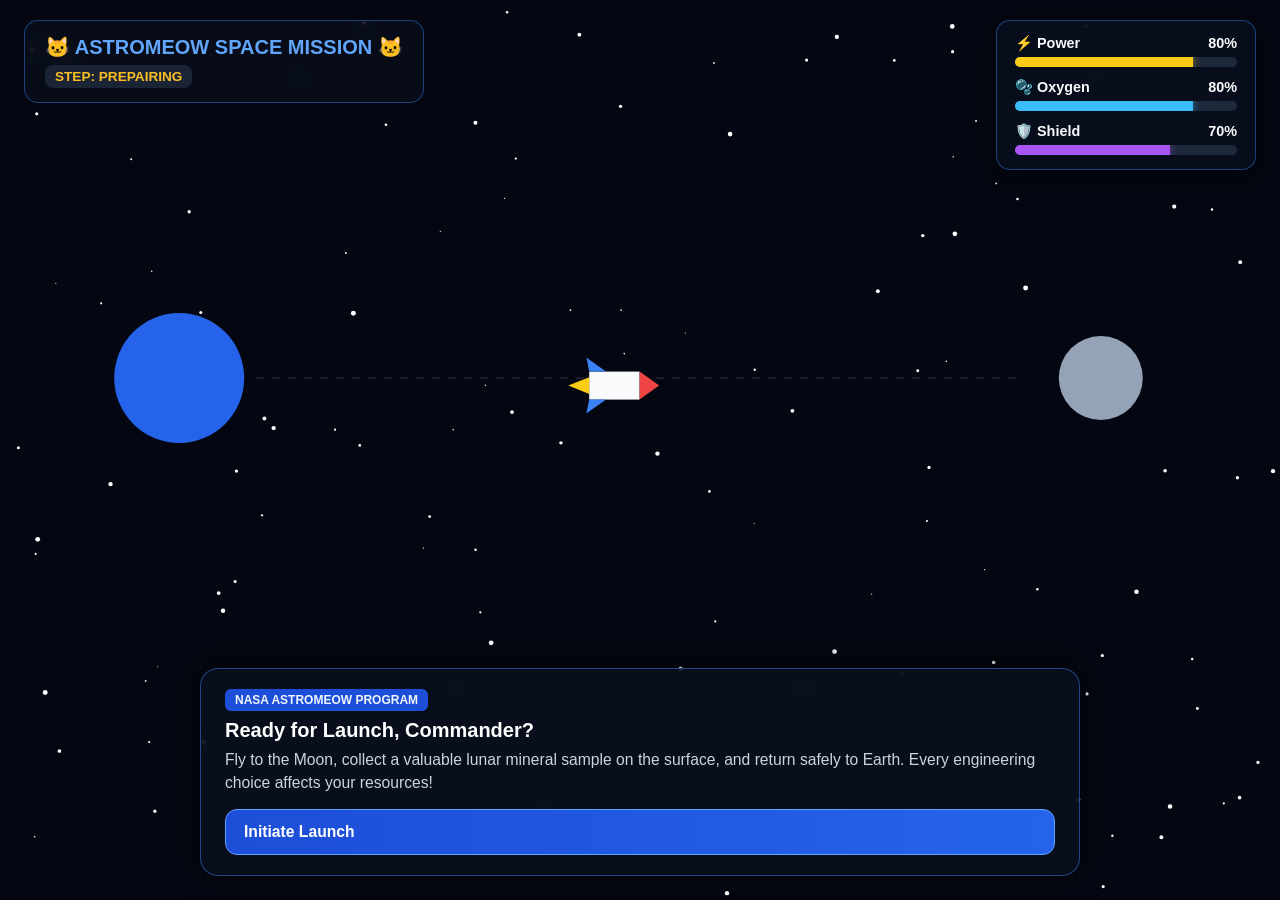
==== index.html @ f74ab714 "let's beginnnn" ====
<!DOCTYPE html>
<html lang="tr">
<head>
  <meta charset="UTF-8" />
  <meta name="viewport" content="width=device-width, initial-scale=1.0" />
  <title>Junior Astronaut: Artemis Ay Görevi</title>
  <link rel="stylesheet" href="style.css" />
</head>
<body>
  <!-- Arka Planda Tüm Ekranı Kaplayan Canlı Uzay & Roket Sahnesi -->
  <canvas id="space-canvas"></canvas>

  <!-- Sol Üst: Görev Başlığı ve Aşama Bilgisi -->
  <header class="hud-top-left">
    <h1>🐱 ASTROMEOW SPACE MISSION 🐱</h1>
    <div class="phase-badge" id="phase-badge">STEP: PREPAIRING</div>
  </header>

  <!-- Sağ Üst: 3 Temel Kaynak Barı -->
  <aside class="hud-top-right">
    <div class="res-row">
      <div class="res-label"><span>⚡ Power</span><span id="val-power">80%</span></div>
      <div class="bar-bg"><div id="bar-power" class="bar-fill power" style="width: 80%"></div></div>
    </div>
    <div class="res-row">
      <div class="res-label"><span>🫧 Oxygen</span><span id="val-oxygen">80%</span></div>
      <div class="bar-bg"><div id="bar-oxygen" class="bar-fill oxygen" style="width: 80%"></div></div>
    </div>
    <div class="res-row">
      <div class="res-label"><span>🛡️ Shield</span><span id="val-shield">70%</span></div>
      <div class="bar-bg"><div id="bar-shield" class="bar-fill shield" style="width: 70%"></div></div>
    </div>
  </aside>

  <!-- Alt Kısım: Hikâye Metni, Taş Kartları ve Karar Butonları -->
  <main class="hud-bottom">
    <div class="event-box">
      <span class="nasa-badge" id="nasa-tag">NASA ASTROMEOW PROGRAM</span>
      <h2 id="event-title">Ready for Launch, Commander?</h2>
      <p id="event-desc">Fly to the Moon, collect a valuable lunar mineral sample on the surface, and return safely to Earth. Every engineering choice affects your resources!</p>
    </div>

    <!-- Ay Yüzeyi Taş Seçimi (Sadece 2. Aşamada Açılır) -->
    <div class="rock-grid hidden" id="rock-grid"></div>

    <!-- Karar Butonları -->
    <div class="choices" id="choices-container">
      <button class="choice-btn" onclick="startMission()">Initiate Launch </button>
    </div>
  </main>

  <script src="scenarios.js"></script>
  <script src="scene.js"></script>
  <script src="game.js"></script>
</body>
</html>
---- style.css ----
* {
  box-sizing: border-box;
  margin: 0;
  padding: 0;
  font-family: 'Segoe UI', Tahoma, sans-serif;
}

html, body {
  width: 100%;
  height: 100%;
  overflow: hidden;
  background: #040711;
  color: #f8fafc;
}

/* Arka Planda Tüm Ekranı Kaplayan Uzay Sahnesi */
#space-canvas {
  position: fixed;
  top: 0;
  left: 0;
  width: 100vw;
  height: 100vh;
  z-index: 0;
  display: block;
}

/* Sol Üst Başlık Paneli */
.hud-top-left {
  position: fixed;
  top: 20px;
  left: 24px;
  z-index: 10;
  background: rgba(10, 16, 30, 0.72);
  backdrop-filter: blur(8px);
  border: 1px solid rgba(59, 130, 246, 0.45);
  border-radius: 14px;
  padding: 14px 20px;
}

.hud-top-left h1 {
  font-size: 1.25rem;
  color: #60a5fa;
  margin-bottom: 6px;
}

.phase-badge {
  display: inline-block;
  font-size: 0.85rem;
  font-weight: bold;
  color: #fbbf24;
  background: rgba(30, 41, 59, 0.85);
  padding: 4px 10px;
  border-radius: 8px;
}

/* Sağ Üst Kaynak Barları Paneli */
.hud-top-right {
  position: fixed;
  top: 20px;
  right: 24px;
  z-index: 10;
  width: 260px;
  background: rgba(10, 16, 30, 0.78);
  backdrop-filter: blur(8px);
  border: 1px solid rgba(59, 130, 246, 0.45);
  border-radius: 14px;
  padding: 14px 18px;
  display: flex;
  flex-direction: column;
  gap: 12px;
  box-shadow: 0 8px 25px rgba(0, 0, 0, 0.5);
}

.res-label {
  display: flex;
  justify-content: space-between;
  font-size: 0.9rem;
  font-weight: bold;
  margin-bottom: 5px;
}

.bar-bg {
  width: 100%;
  height: 10px;
  background: #1e293b;
  border-radius: 999px;
  overflow: hidden;
}

.bar-fill {
  height: 100%;
  transition: width 0.4s ease;
}
.power { background: #facc15; box-shadow: 0 0 8px rgba(250, 204, 21, 0.6); }
.oxygen { background: #38bdf8; box-shadow: 0 0 8px rgba(56, 189, 248, 0.6); }
.shield { background: #a855f7; box-shadow: 0 0 8px rgba(168, 85, 247, 0.6); }

/* Alt Kısım Hikâye ve Seçenek Paneli */
.hud-bottom {
  position: fixed;
  bottom: 24px;
  left: 50%;
  transform: translateX(-50%);
  z-index: 10;
  width: 92%;
  max-width: 880px;
  background: rgba(10, 16, 30, 0.82);
  backdrop-filter: blur(10px);
  border: 1px solid rgba(59, 130, 246, 0.5);
  border-radius: 18px;
  padding: 20px 24px;
  box-shadow: 0 -4px 30px rgba(0, 0, 0, 0.6);
}

.nasa-badge {
  display: inline-block;
  font-size: 0.75rem;
  background: #1d4ed8;
  color: #eff6ff;
  padding: 4px 10px;
  border-radius: 6px;
  margin-bottom: 8px;
  font-weight: bold;
}

.event-box h2 {
  font-size: 1.25rem;
  margin-bottom: 6px;
  color: #ffffff;
}

.event-box p {
  font-size: 0.98rem;
  line-height: 1.5;
  color: #cbd5e1;
  margin-bottom: 14px;
}

.choices {
  display: flex;
  flex-direction: column;
  gap: 10px;
}

.choice-btn {
  background: linear-gradient(90deg, #1d4ed8 0%, #2563eb 100%);
  color: white;
  border: 1px solid #60a5fa;
  padding: 13px 18px;
  border-radius: 12px;
  font-size: 0.98rem;
  font-weight: bold;
  cursor: pointer;
  transition: transform 0.15s, box-shadow 0.2s;
  text-align: left;
}

.choice-btn:hover {
  transform: translateY(-2px);
  box-shadow: 0 4px 15px rgba(59, 130, 246, 0.5);
}

.hidden {
  display: none !important;
}

/* Taş Kartları */
.rock-grid {
  display: grid;
  grid-template-columns: repeat(4, 1fr);
  gap: 10px;
  margin-bottom: 12px;
}

.rock-card {
  background: rgba(30, 41, 59, 0.9);
  border: 2px solid #334155;
  border-radius: 12px;
  padding: 10px;
  text-align: center;
  cursor: pointer;
  transition: all 0.2s;
}

.rock-card:hover {
  border-color: #38bdf8;
  transform: translateY(-3px);
}

.rock-icon { font-size: 1.8rem; display: block; margin-bottom: 4px; }
.rock-name { font-weight: bold; font-size: 0.9rem; color: #f8fafc; margin-bottom: 3px; }
.rock-clue { font-size: 0.78rem; color: #94a3b8; }
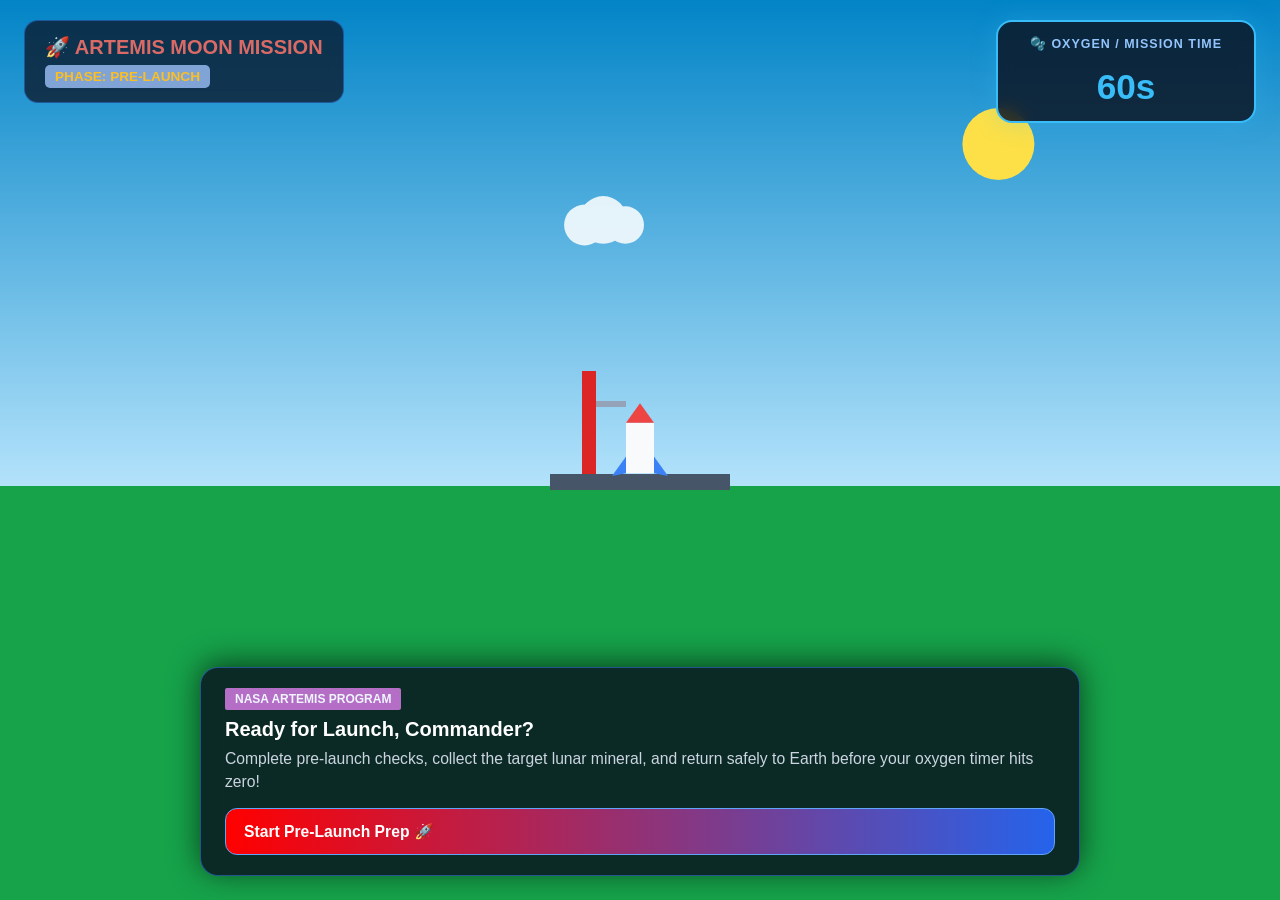
==== commit 6fea2b6d: "Second version" ====
--- a/index.html
+++ b/index.html
@@ -1,51 +1,38 @@
 <!DOCTYPE html>
-<html lang="tr">
+<html lang="en">
 <head>
   <meta charset="UTF-8" />
   <meta name="viewport" content="width=device-width, initial-scale=1.0" />
-  <title>Junior Astronaut: Artemis Ay Görevi</title>
+  <title>Junior Astronaut: Artemis Moon Mission</title>
   <link rel="stylesheet" href="style.css" />
 </head>
 <body>
-  <!-- Arka Planda Tüm Ekranı Kaplayan Canlı Uzay & Roket Sahnesi -->
+  <!-- Full-Screen Live Space & Rocket Scene -->
   <canvas id="space-canvas"></canvas>
 
-  <!-- Sol Üst: Görev Başlığı ve Aşama Bilgisi -->
+  <!-- Top Left: Mission Title & Phase -->
   <header class="hud-top-left">
-    <h1>🐱 ASTROMEOW SPACE MISSION 🐱</h1>
-    <div class="phase-badge" id="phase-badge">STEP: PREPAIRING</div>
+    <h1>🚀 ARTEMIS MOON MISSION</h1>
+    <div class="phase-badge" id="phase-badge">PHASE: PRE-LAUNCH</div>
   </header>
 
-  <!-- Sağ Üst: 3 Temel Kaynak Barı -->
-  <aside class="hud-top-right">
-    <div class="res-row">
-      <div class="res-label"><span>⚡ Power</span><span id="val-power">80%</span></div>
-      <div class="bar-bg"><div id="bar-power" class="bar-fill power" style="width: 80%"></div></div>
-    </div>
-    <div class="res-row">
-      <div class="res-label"><span>🫧 Oxygen</span><span id="val-oxygen">80%</span></div>
-      <div class="bar-bg"><div id="bar-oxygen" class="bar-fill oxygen" style="width: 80%"></div></div>
-    </div>
-    <div class="res-row">
-      <div class="res-label"><span>🛡️ Shield</span><span id="val-shield">70%</span></div>
-      <div class="bar-bg"><div id="bar-shield" class="bar-fill shield" style="width: 70%"></div></div>
-    </div>
+  <!-- Top Right: Single Mission Oxygen Timer -->
+  <aside class="hud-top-right timer-panel" id="timer-panel">
+    <div class="timer-title">🫧 OXYGEN / MISSION TIME</div>
+    <div class="timer-display" id="main-timer">60s</div>
   </aside>
 
-  <!-- Alt Kısım: Hikâye Metni, Taş Kartları ve Karar Butonları -->
+  <!-- Bottom HUD: Story, Rock Cards & Action Buttons -->
   <main class="hud-bottom">
     <div class="event-box">
-      <span class="nasa-badge" id="nasa-tag">NASA ASTROMEOW PROGRAM</span>
+      <span class="nasa-badge" id="nasa-tag">NASA ARTEMIS PROGRAM</span>
       <h2 id="event-title">Ready for Launch, Commander?</h2>
-      <p id="event-desc">Fly to the Moon, collect a valuable lunar mineral sample on the surface, and return safely to Earth. Every engineering choice affects your resources!</p>
+      <p id="event-desc">Complete pre-launch checks, collect the target lunar mineral, and return safely to Earth before your oxygen timer hits zero!</p>
     </div>
 
-    <!-- Ay Yüzeyi Taş Seçimi (Sadece 2. Aşamada Açılır) -->
-    <div class="rock-grid hidden" id="rock-grid"></div>
-
-    <!-- Karar Butonları -->
+    <!-- Decision Buttons -->
     <div class="choices" id="choices-container">
-      <button class="choice-btn" onclick="startMission()">Initiate Launch </button>
+      <button class="choice-btn" onclick="startMission()">Start Pre-Launch Prep 🚀</button>
     </div>
   </main>
 
--- a/style.css
+++ b/style.css
@@ -24,6 +24,22 @@
   display: block;
 }
 
+.hud-top-right.timer-panel {
+  position: fixed;
+  top: 20px;
+  right: 24px;
+  z-index: 10;
+  background: rgba(10, 16, 30, 0.82);
+  backdrop-filter: blur(8px);
+  border: 2px solid #38bdf8;
+  border-radius: 16px;
+  padding: 14px 24px;
+  text-align: center;
+  box-shadow: 0 0 25px rgba(56, 189, 248, 0.25);
+  transition: border-color 0.3s, box-shadow 0.3s;
+}
+
+
 /* Sol Üst Başlık Paneli */
 .hud-top-left {
   position: fixed;
@@ -39,7 +55,7 @@
 
 .hud-top-left h1 {
   font-size: 1.25rem;
-  color: #60a5fa;
+  color: #da6a66;
   margin-bottom: 6px;
 }
 
@@ -48,9 +64,9 @@
   font-size: 0.85rem;
   font-weight: bold;
   color: #fbbf24;
-  background: rgba(30, 41, 59, 0.85);
+  background: rgba(150, 184, 239, 0.85);
   padding: 4px 10px;
-  border-radius: 8px;
+  border-radius: 5px;
 }
 
 /* Sağ Üst Kaynak Barları Paneli */
@@ -62,8 +78,8 @@
   width: 260px;
   background: rgba(10, 16, 30, 0.78);
   backdrop-filter: blur(8px);
-  border: 1px solid rgba(59, 130, 246, 0.45);
-  border-radius: 14px;
+  border: 1px solid rgba(108, 184, 83, 0.518);
+  border-radius: 20px;
   padding: 14px 18px;
   display: flex;
   flex-direction: column;
@@ -115,10 +131,10 @@
 .nasa-badge {
   display: inline-block;
   font-size: 0.75rem;
-  background: #1d4ed8;
+  background: #b56ec5;
   color: #eff6ff;
   padding: 4px 10px;
-  border-radius: 6px;
+  border-radius: 2px;
   margin-bottom: 8px;
   font-weight: bold;
 }
@@ -143,7 +159,7 @@
 }
 
 .choice-btn {
-  background: linear-gradient(90deg, #1d4ed8 0%, #2563eb 100%);
+  background: linear-gradient(90deg, #ff0000 0%, #2563eb 100%);
   color: white;
   border: 1px solid #60a5fa;
   padding: 13px 18px;
@@ -189,4 +205,55 @@
 
 .rock-icon { font-size: 1.8rem; display: block; margin-bottom: 4px; }
 .rock-name { font-weight: bold; font-size: 0.9rem; color: #f8fafc; margin-bottom: 3px; }
-.rock-clue { font-size: 0.78rem; color: #94a3b8; }+.rock-clue { font-size: 0.78rem; color: #94a3b8; }
+
+.event-header-row {
+  display: flex;
+  justify-content: space-between;
+  align-items: center;
+  margin-bottom: 10px;
+}
+
+.event-header-row .nasa-badge {
+  margin-bottom: 0;
+}
+
+.timer-badge {
+  background: #0f172a;
+  border: 1px solid #38bdf8;
+  color: #38bdf8;
+  font-weight: bold;
+  font-size: 0.9rem;
+  padding: 4px 12px;
+  border-radius: 3px;
+}
+
+.timer-panel.critical {
+  border-color: #ef4444;
+  box-shadow: 0 0 30px rgba(239, 68, 68, 0.5);
+  animation: pulse 0.9s infinite;
+}
+
+@keyframes pulse {
+  0%, 100% { transform: scale(1); }
+  50% { transform: scale(1.03); }
+}
+
+.timer-title {
+  font-size: 0.78rem;
+  font-weight: bold;
+  letter-spacing: 1px;
+  color: #93c5fd;
+  margin-bottom: 4px;
+}
+
+.timer-display {
+  font-size: 2.2rem;
+  font-weight: 800;
+  color: #38bdf8;
+  font-variant-numeric: tabular-nums;
+}
+
+.timer-panel.critical .timer-display {
+  color: #ef4444;
+}
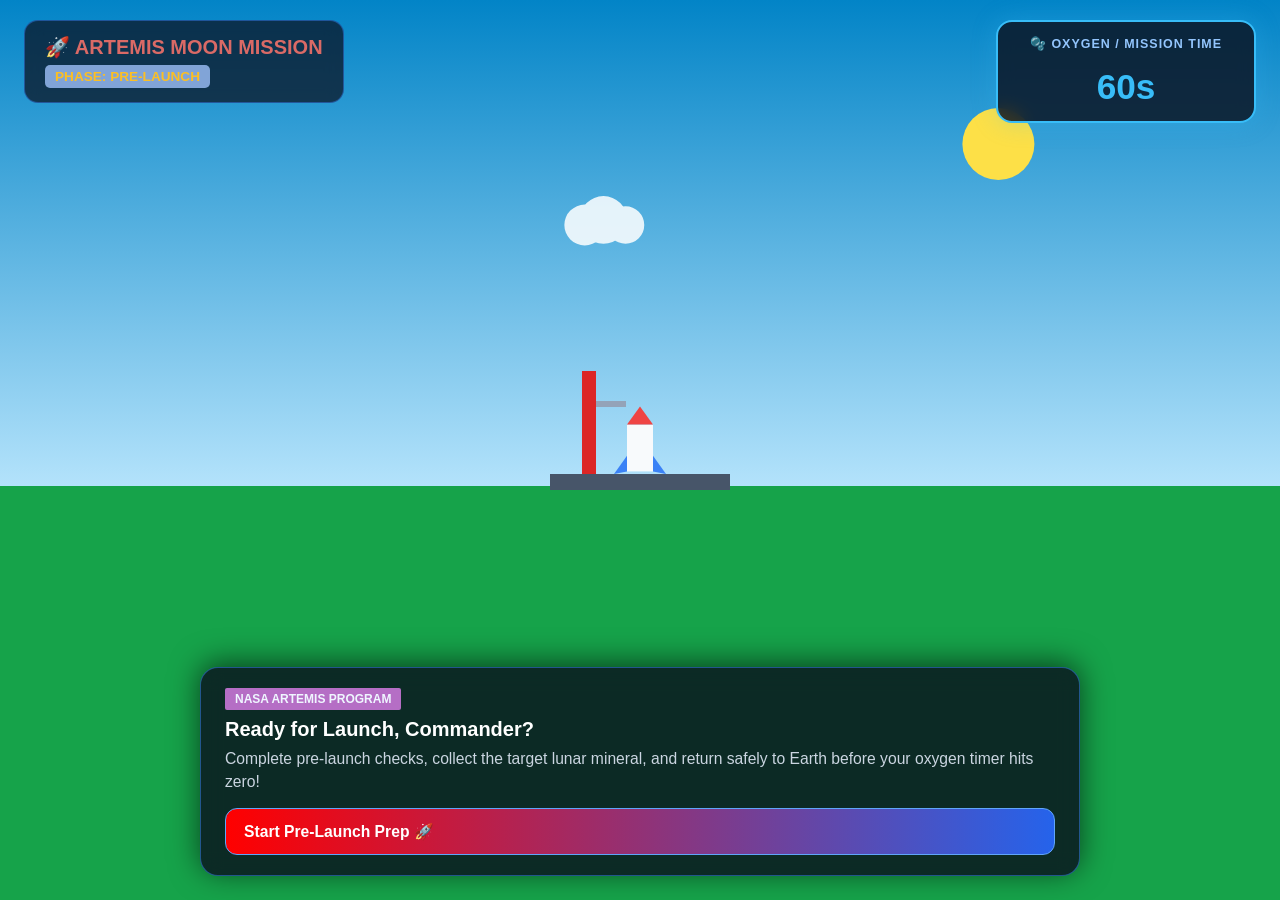
==== commit 45ab3101: "rock informations needed" ====
--- a/index.html
+++ b/index.html
@@ -18,6 +18,11 @@
 
   <!-- Top Right: Single Mission Oxygen Timer -->
   <aside class="hud-top-right timer-panel" id="timer-panel">
+    <aside class="hud-mission-list hidden" id="rock-checklist-panel">
+    <div class="list-title">📋 SAMPLE CHECKLIST</div>
+    <ul id="rock-checklist"></ul>
+    <div class="controls-hint">Move: <b>WASD / Arrows</b> | Collect: <b>ENTER</b></div>
+    </aside>
     <div class="timer-title">🫧 OXYGEN / MISSION TIME</div>
     <div class="timer-display" id="main-timer">60s</div>
   </aside>
--- a/style.css
+++ b/style.css
@@ -256,4 +256,59 @@
 
 .timer-panel.critical .timer-display {
   color: #ef4444;
+}
+
+.hud-mission-list {
+  position: fixed;
+  top: 120px;
+  left: 24px;
+  z-index: 10;
+  width: 260px;
+  background: rgba(10, 16, 30, 0.85);
+  backdrop-filter: blur(8px);
+  border: 2px solid #38bdf8;
+  border-radius: 14px;
+  padding: 14px 18px;
+  box-shadow: 0 8px 25px rgba(0, 0, 0, 0.5);
+}
+
+.list-title {
+  font-size: 0.85rem;
+  font-weight: bold;
+  color: #fbbf24;
+  letter-spacing: 0.8px;
+  margin-bottom: 10px;
+  border-bottom: 1px solid rgba(56, 189, 248, 0.3);
+  padding-bottom: 6px;
+}
+
+#rock-checklist {
+  list-style: none;
+  display: flex;
+  flex-direction: column;
+  gap: 8px;
+  margin-bottom: 12px;
+}
+
+#rock-checklist li {
+  font-size: 0.92rem;
+  color: #f8fafc;
+  display: flex;
+  align-items: center;
+  gap: 8px;
+}
+
+#rock-checklist li.done {
+  color: #4ade80;
+  text-decoration: line-through;
+  opacity: 0.8;
+}
+
+.controls-hint {
+  font-size: 0.78rem;
+  color: #93c5fd;
+  background: rgba(30, 41, 59, 0.8);
+  padding: 6px 10px;
+  border-radius: 8px;
+  text-align: center;
 }
